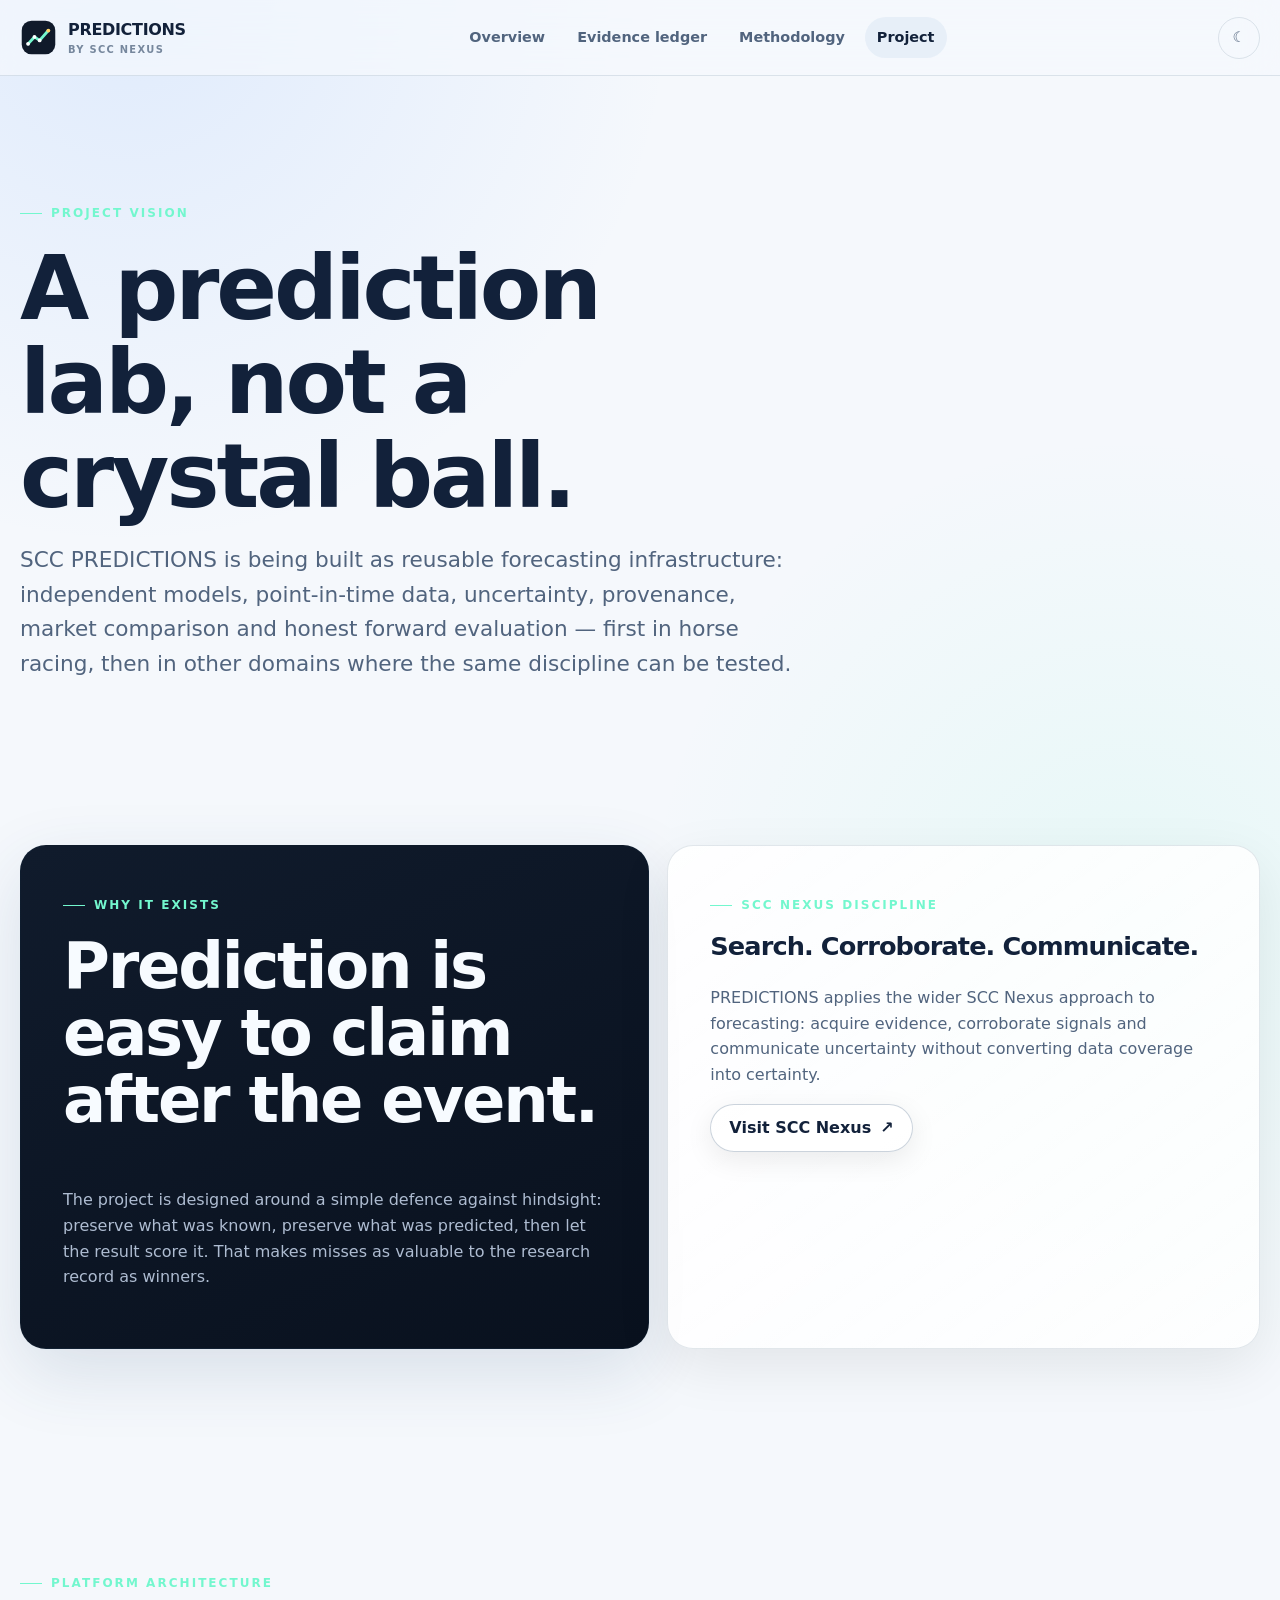
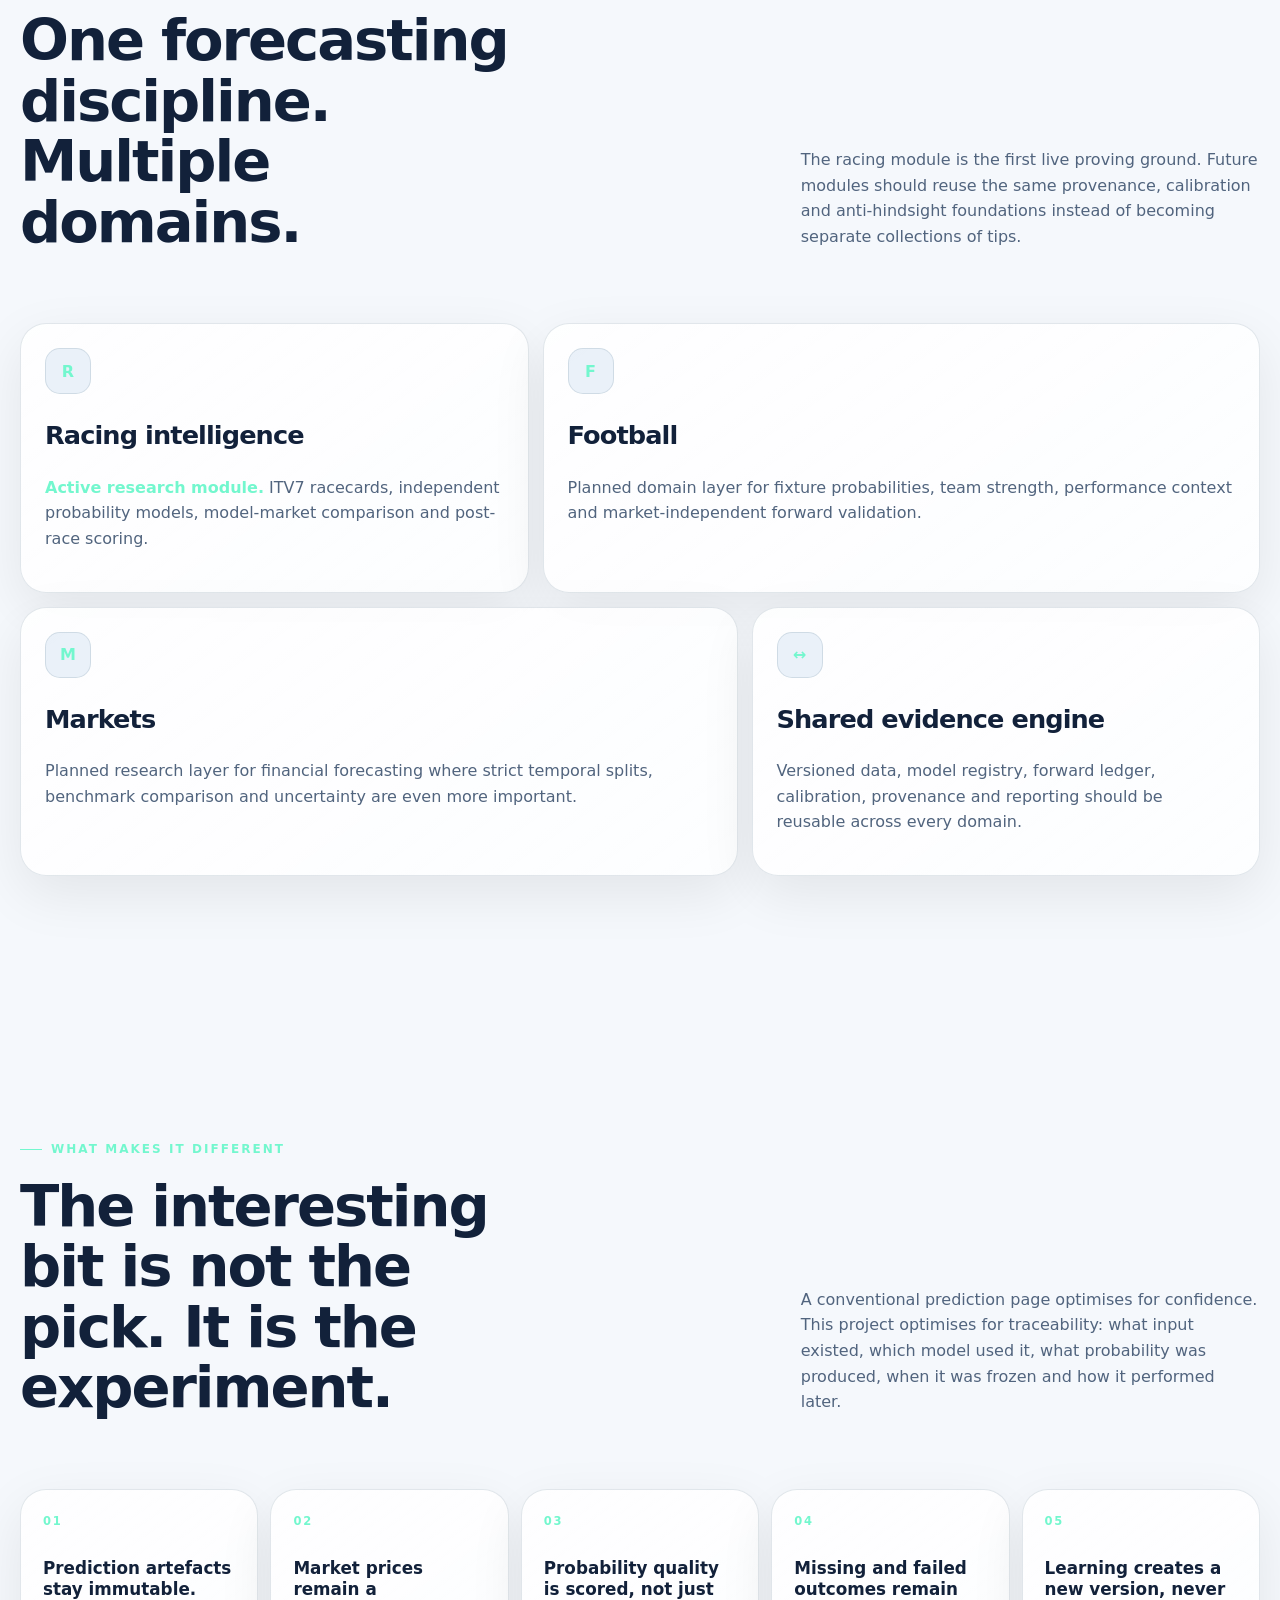
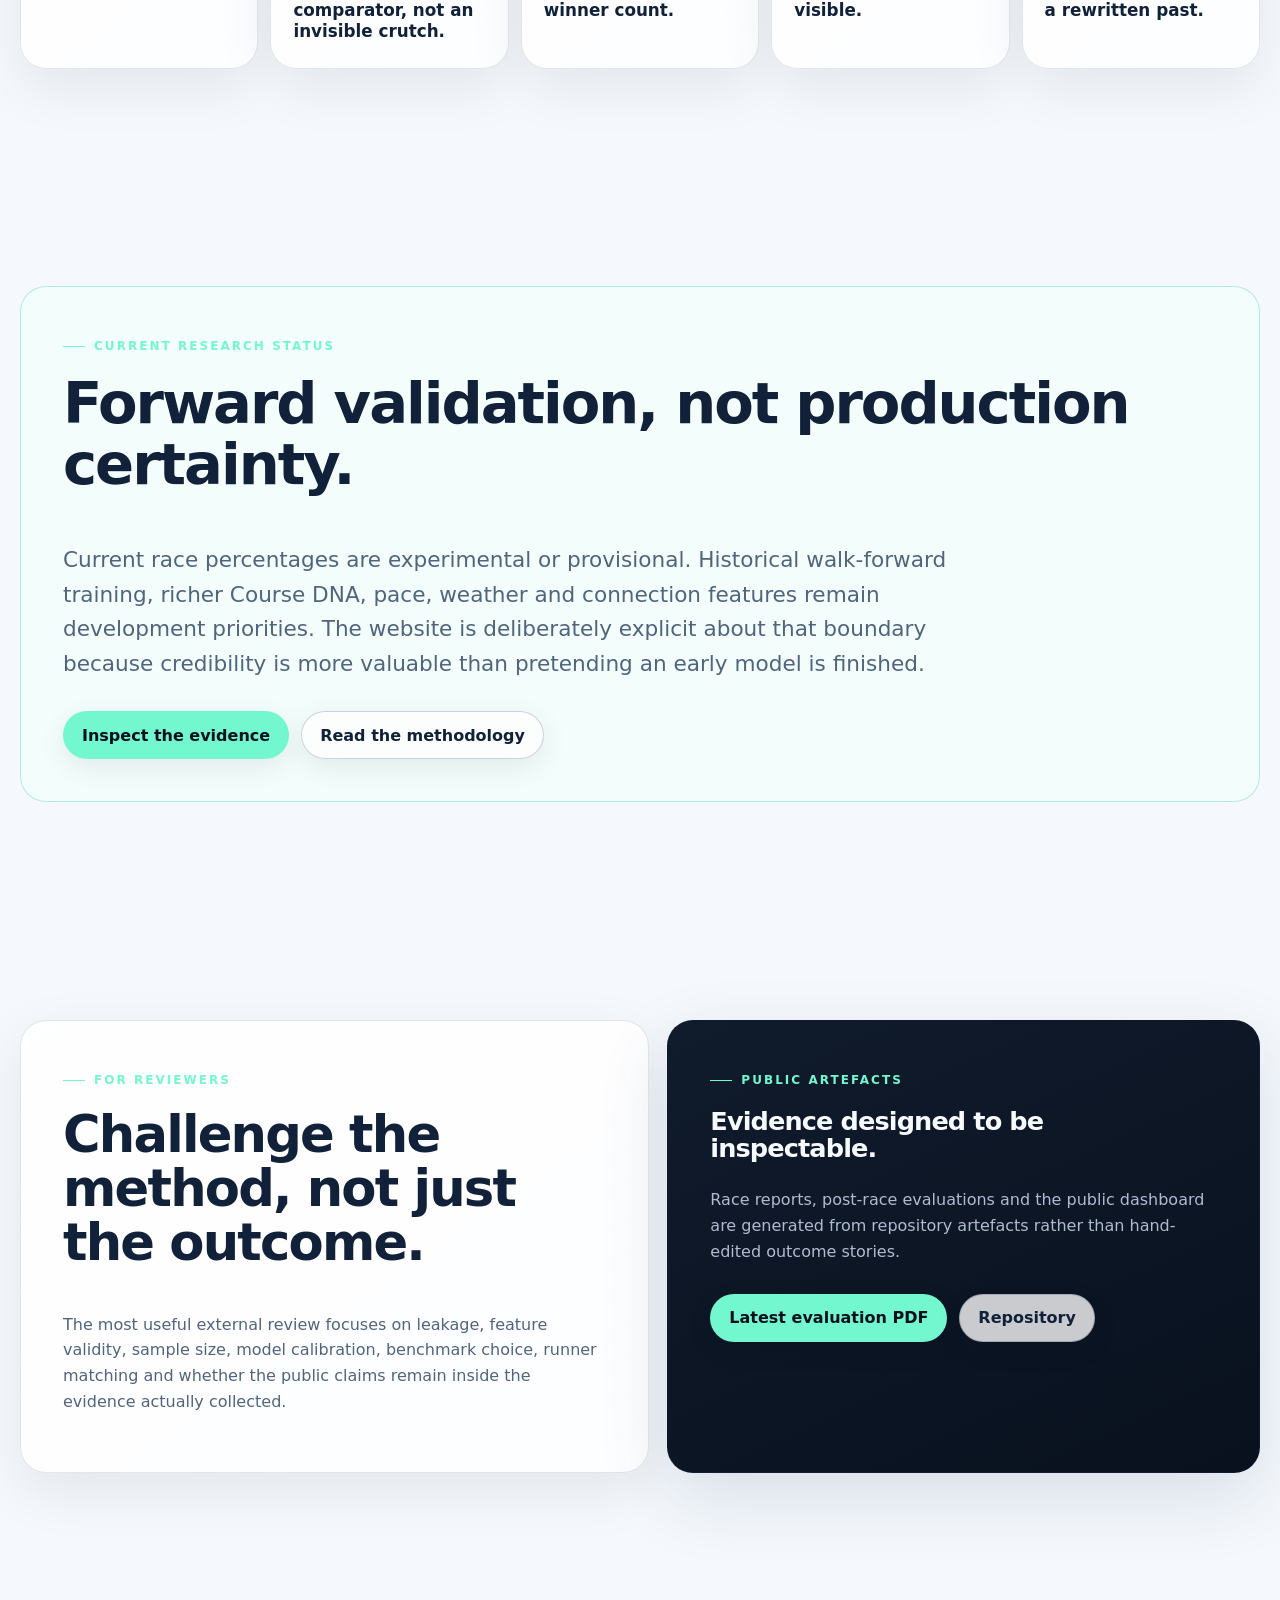
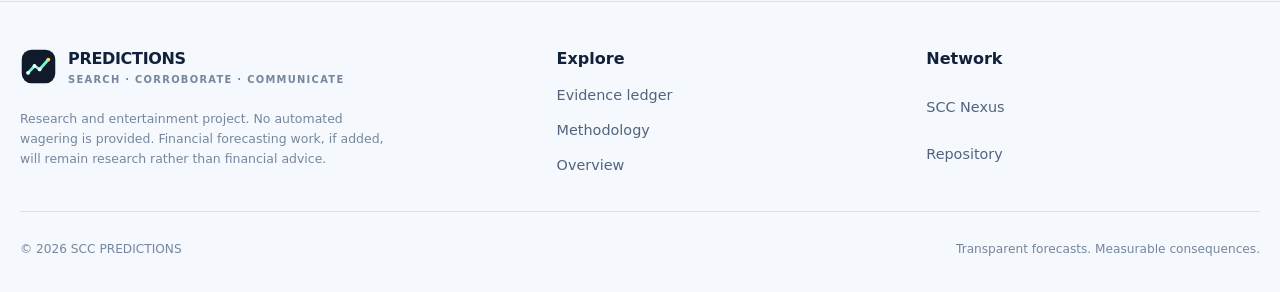
==== about.html @ 9f60d234 "Publish ITV7 observatory 2026-09-12 prepare" ====
<!doctype html>
<html lang="en">
<head>
  <meta charset="utf-8">
  <meta name="viewport" content="width=device-width, initial-scale=1">
  <meta name="theme-color" content="#08111f">
  <meta name="description" content="About SCC PREDICTIONS: a transparent, auditable forecasting research project from SCC Nexus.">
  <title>Project — SCC PREDICTIONS</title>
  <link rel="icon" href="assets/mark.svg" type="image/svg+xml">
  <link rel="stylesheet" href="assets/styles.css">
  <script defer src="assets/app.js"></script>
</head>
<body>
<a class="skip-link" href="#main">Skip to content</a>
<header class="site-header"><div class="shell nav-wrap"><a class="brand" href="index.html"><img src="assets/mark.svg" alt=""><span>PREDICTIONS<small>by SCC Nexus</small></span></a><nav class="nav-links" data-nav-links data-open="false" aria-label="Primary navigation"><a href="index.html">Overview</a><a href="results.html">Evidence ledger</a><a href="methodology.html">Methodology</a><a href="about.html" aria-current="page">Project</a></nav><div style="display:flex;gap:8px;align-items:center"><button class="nav-action" data-theme-toggle type="button" aria-label="Change colour theme">☀</button><button class="nav-action nav-toggle" data-nav-toggle type="button" aria-label="Open navigation" aria-expanded="false">☰</button></div></div></header>

<main id="main">
  <section class="page-hero">
    <div class="shell">
      <div class="eyebrow">Project vision</div>
      <h1>A prediction lab, not a crystal ball.</h1>
      <p class="lede">SCC PREDICTIONS is being built as reusable forecasting infrastructure: independent models, point-in-time data, uncertainty, provenance, market comparison and honest forward evaluation — first in horse racing, then in other domains where the same discipline can be tested.</p>
    </div>
  </section>

  <section class="section-tight">
    <div class="shell split">
      <article class="panel panel-dark">
        <div class="eyebrow">Why it exists</div>
        <h2 style="font-size:clamp(2.2rem,5vw,4.4rem)">Prediction is easy to claim after the event.</h2>
        <p>The project is designed around a simple defence against hindsight: preserve what was known, preserve what was predicted, then let the result score it. That makes misses as valuable to the research record as winners.</p>
      </article>
      <article class="panel">
        <div class="eyebrow">SCC Nexus discipline</div>
        <h3>Search. Corroborate. Communicate.</h3>
        <p>PREDICTIONS applies the wider SCC Nexus approach to forecasting: acquire evidence, corroborate signals and communicate uncertainty without converting data coverage into certainty.</p>
        <a class="button" href="https://sccnexus.co.uk/" rel="noopener">Visit SCC Nexus <span aria-hidden="true">↗</span></a>
      </article>
    </div>
  </section>

  <section class="section" aria-labelledby="platform-title">
    <div class="shell">
      <div class="section-head"><div><div class="eyebrow">Platform architecture</div><h2 id="platform-title">One forecasting discipline. Multiple domains.</h2></div><p>The racing module is the first live proving ground. Future modules should reuse the same provenance, calibration and anti-hindsight foundations instead of becoming separate collections of tips.</p></div>
      <div class="feature-grid">
        <article class="feature-card"><div class="feature-icon">R</div><h3>Racing intelligence</h3><p><strong class="accent">Active research module.</strong> ITV7 racecards, independent probability models, model-market comparison and post-race scoring.</p></article>
        <article class="feature-card"><div class="feature-icon">F</div><h3>Football</h3><p>Planned domain layer for fixture probabilities, team strength, performance context and market-independent forward validation.</p></article>
        <article class="feature-card"><div class="feature-icon">M</div><h3>Markets</h3><p>Planned research layer for financial forecasting where strict temporal splits, benchmark comparison and uncertainty are even more important.</p></article>
        <article class="feature-card"><div class="feature-icon">↔</div><h3>Shared evidence engine</h3><p>Versioned data, model registry, forward ledger, calibration, provenance and reporting should be reusable across every domain.</p></article>
      </div>
    </div>
  </section>

  <section class="section" aria-labelledby="difference-title">
    <div class="shell">
      <div class="section-head"><div><div class="eyebrow">What makes it different</div><h2 id="difference-title">The interesting bit is not the pick. It is the experiment.</h2></div><p>A conventional prediction page optimises for confidence. This project optimises for traceability: what input existed, which model used it, what probability was produced, when it was frozen and how it performed later.</p></div>
      <div class="principles">
        <article class="principle-card"><strong>Prediction artefacts stay immutable.</strong></article>
        <article class="principle-card"><strong>Market prices remain a comparator, not an invisible crutch.</strong></article>
        <article class="principle-card"><strong>Probability quality is scored, not just winner count.</strong></article>
        <article class="principle-card"><strong>Missing and failed outcomes remain visible.</strong></article>
        <article class="principle-card"><strong>Learning creates a new version, never a rewritten past.</strong></article>
      </div>
    </div>
  </section>

  <section class="section-tight">
    <div class="shell callout">
      <div class="eyebrow">Current research status</div>
      <h2>Forward validation, not production certainty.</h2>
      <p class="lede">Current race percentages are experimental or provisional. Historical walk-forward training, richer Course DNA, pace, weather and connection features remain development priorities. The website is deliberately explicit about that boundary because credibility is more valuable than pretending an early model is finished.</p>
      <div class="hero-actions"><a class="button button-primary" href="results.html">Inspect the evidence</a><a class="button" href="methodology.html">Read the methodology</a></div>
    </div>
  </section>

  <section class="section" aria-labelledby="contact-title">
    <div class="shell split">
      <article class="panel"><div class="eyebrow">For reviewers</div><h2 id="contact-title" style="font-size:clamp(2rem,4vw,3.4rem)">Challenge the method, not just the outcome.</h2><p>The most useful external review focuses on leakage, feature validity, sample size, model calibration, benchmark choice, runner matching and whether the public claims remain inside the evidence actually collected.</p></article>
      <article class="panel panel-dark"><div class="eyebrow">Public artefacts</div><h3>Evidence designed to be inspectable.</h3><p>Race reports, post-race evaluations and the public dashboard are generated from repository artefacts rather than hand-edited outcome stories.</p><div class="hero-actions"><a class="button button-primary" href="downloads/ITV7-Post-Race-Evaluation.pdf">Latest evaluation PDF</a><a class="button" href="https://github.com/sccaddresses/PREDICTIONS" rel="noopener">Repository</a></div></article>
    </div>
  </section>
</main>

<footer class="site-footer"><div class="shell"><div class="footer-grid"><div><a class="brand" href="index.html"><img src="assets/mark.svg" alt=""><span>PREDICTIONS<small>Search · Corroborate · Communicate</small></span></a><p class="tiny" style="max-width:46ch;margin-top:16px">Research and entertainment project. No automated wagering is provided. Financial forecasting work, if added, will remain research rather than financial advice.</p></div><div class="footer-links"><strong>Explore</strong><a href="results.html">Evidence ledger</a><a href="methodology.html">Methodology</a><a href="index.html">Overview</a></div><div class="footer-links"><strong>Network</strong><a href="https://sccnexus.co.uk/" rel="noopener">SCC Nexus</a><a href="https://github.com/sccaddresses/PREDICTIONS" rel="noopener">Repository</a></div></div><div class="footer-bottom"><span>© <span data-year></span> SCC PREDICTIONS</span><span>Transparent forecasts. Measurable consequences.</span></div></div></footer>
</body>
</html>
---- assets/styles.css ----
@layer reset, base, components, utilities;

@layer reset {
  *, *::before, *::after { box-sizing: border-box; }
  html { scroll-behavior: smooth; }
  body { margin: 0; }
  img, svg { display: block; max-width: 100%; }
  button, input, select, textarea { font: inherit; }
  a { color: inherit; }
}

@layer base {
  :root {
    color-scheme: dark light;
    --bg: #08111f;
    --bg-2: #0d1727;
    --surface: rgba(19, 31, 49, .74);
    --surface-solid: #132033;
    --surface-2: rgba(31, 49, 73, .62);
    --text: #f4f8ff;
    --muted: #aebcd1;
    --faint: #73839a;
    --line: rgba(185, 210, 240, .15);
    --line-strong: rgba(185, 210, 240, .26);
    --accent: #73f7ce;
    --accent-2: #70a7ff;
    --accent-3: #ffd166;
    --danger: #ff8b98;
    --good: #78f0ae;
    --shadow: 0 28px 80px rgba(0, 0, 0, .28);
    --radius: 26px;
    --radius-sm: 16px;
    --max: 1240px;
    --header: 76px;
    --ease: cubic-bezier(.2,.8,.2,1);
    font-family: Inter, ui-sans-serif, system-ui, -apple-system, BlinkMacSystemFont, "Segoe UI", sans-serif;
  }

  html[data-theme="light"] {
    --bg: #f5f8fc;
    --bg-2: #edf3fa;
    --surface: rgba(255,255,255,.78);
    --surface-solid: #ffffff;
    --surface-2: rgba(225, 235, 247, .68);
    --text: #12213a;
    --muted: #51647e;
    --faint: #76879d;
    --line: rgba(34, 68, 105, .13);
    --line-strong: rgba(34, 68, 105, .23);
    --shadow: 0 24px 70px rgba(44, 75, 113, .14);
  }

  body {
    min-height: 100vh;
    background:
      radial-gradient(circle at 10% 0%, rgba(112, 167, 255, .16), transparent 34rem),
      radial-gradient(circle at 88% 18%, rgba(115, 247, 206, .11), transparent 30rem),
      var(--bg);
    color: var(--text);
    font-size: 16px;
    line-height: 1.6;
    overflow-x: hidden;
  }

  body::before {
    content: "";
    position: fixed;
    inset: 0;
    pointer-events: none;
    background-image:
      linear-gradient(rgba(255,255,255,.022) 1px, transparent 1px),
      linear-gradient(90deg, rgba(255,255,255,.022) 1px, transparent 1px);
    background-size: 44px 44px;
    mask-image: linear-gradient(to bottom, black, transparent 75%);
    z-index: -1;
  }

  ::selection { background: var(--accent); color: #07101d; }

  h1, h2, h3, p { margin-top: 0; }
  h1, h2, h3 { line-height: 1.05; letter-spacing: -.035em; }
  h1 { font-size: clamp(3.2rem, 8vw, 7.4rem); }
  h2 { font-size: clamp(2.15rem, 4.5vw, 4.6rem); }
  h3 { font-size: clamp(1.2rem, 2vw, 1.6rem); }
  p { color: var(--muted); }
  a { text-decoration-thickness: .08em; text-underline-offset: .18em; }
  :focus-visible { outline: 3px solid var(--accent-3); outline-offset: 4px; }

  .shell { width: min(calc(100% - 36px), var(--max)); margin-inline: auto; }
  .section { padding: clamp(76px, 10vw, 140px) 0; position: relative; }
  .section-tight { padding: clamp(50px, 7vw, 90px) 0; }
  .eyebrow {
    display: inline-flex;
    align-items: center;
    gap: 9px;
    margin-bottom: 18px;
    color: var(--accent);
    text-transform: uppercase;
    letter-spacing: .17em;
    font-size: .75rem;
    font-weight: 800;
  }
  .eyebrow::before { content: ""; width: 22px; height: 1px; background: currentColor; }
  .lede { font-size: clamp(1.05rem, 1.8vw, 1.35rem); max-width: 66ch; }
  .muted { color: var(--muted); }
  .tiny { font-size: .78rem; color: var(--faint); }
}

@layer components {
  .skip-link {
    position: fixed;
    top: 8px;
    left: 8px;
    transform: translateY(-150%);
    background: var(--accent-3);
    color: #101010;
    padding: 10px 14px;
    border-radius: 10px;
    z-index: 1000;
    font-weight: 800;
  }
  .skip-link:focus { transform: translateY(0); }

  .site-header {
    position: sticky;
    top: 0;
    z-index: 100;
    height: var(--header);
    backdrop-filter: blur(22px) saturate(145%);
    background: color-mix(in srgb, var(--bg) 72%, transparent);
    border-bottom: 1px solid var(--line);
  }
  .nav-wrap { height: 100%; display: flex; align-items: center; justify-content: space-between; gap: 24px; }
  .brand { display: inline-flex; align-items: center; gap: 11px; text-decoration: none; font-weight: 850; letter-spacing: -.02em; }
  .brand img { width: 37px; height: 37px; }
  .brand small { display: block; color: var(--faint); font-size: .62rem; letter-spacing: .13em; text-transform: uppercase; font-weight: 700; }
  .nav-links { display: flex; align-items: center; gap: 8px; }
  .nav-links a, .nav-action {
    border: 0;
    background: transparent;
    color: var(--muted);
    text-decoration: none;
    padding: 9px 12px;
    border-radius: 999px;
    font-size: .9rem;
    font-weight: 700;
    transition: background .2s var(--ease), color .2s var(--ease), transform .2s var(--ease);
  }
  .nav-links a:hover, .nav-links a[aria-current="page"], .nav-action:hover { color: var(--text); background: var(--surface-2); }
  .nav-action { cursor: pointer; width: 42px; height: 42px; display: grid; place-items: center; padding: 0; border: 1px solid var(--line); }
  .nav-toggle { display: none; }

  .hero {
    min-height: calc(100svh - var(--header));
    display: grid;
    align-items: center;
    padding: clamp(60px, 8vw, 110px) 0;
    position: relative;
  }
  .hero-grid { display: grid; grid-template-columns: minmax(0, 1.22fr) minmax(360px, .78fr); gap: clamp(40px, 8vw, 110px); align-items: center; }
  .hero h1 { margin-bottom: 24px; max-width: 12ch; }
  .hero h1 .line { display: block; overflow: hidden; }
  .hero h1 .word { display: inline-block; animation: rise .8s var(--ease) both; }
  .hero h1 .line:nth-child(2) .word { animation-delay: .08s; }
  .hero h1 .line:nth-child(3) .word { animation-delay: .16s; color: var(--accent); }
  .hero-copy { max-width: 64ch; font-size: clamp(1.05rem, 1.8vw, 1.32rem); }
  .hero-actions { display: flex; flex-wrap: wrap; gap: 12px; margin-top: 30px; }

  .button {
    display: inline-flex;
    align-items: center;
    justify-content: center;
    gap: 9px;
    min-height: 48px;
    padding: 0 18px;
    border-radius: 999px;
    border: 1px solid var(--line-strong);
    background: var(--surface);
    color: var(--text);
    text-decoration: none;
    font-weight: 800;
    box-shadow: 0 8px 28px rgba(0,0,0,.08);
    transition: transform .2s var(--ease), border-color .2s var(--ease), background .2s var(--ease);
  }
  .button:hover { transform: translateY(-2px); border-color: color-mix(in srgb, var(--accent) 52%, var(--line)); }
  .button-primary { background: var(--accent); color: #07111e; border-color: transparent; }
  .button-ghost { background: transparent; }

  .lab-orbit {
    min-height: 520px;
    position: relative;
    display: grid;
    place-items: center;
    isolation: isolate;
  }
  .lab-orbit::before, .lab-orbit::after {
    content: "";
    position: absolute;
    border-radius: 50%;
    border: 1px solid var(--line-strong);
    inset: 8%;
    animation: spin 26s linear infinite;
  }
  .lab-orbit::after { inset: 22%; animation-direction: reverse; animation-duration: 18s; border-style: dashed; }
  .core {
    width: min(260px, 62vw);
    aspect-ratio: 1;
    border-radius: 42% 58% 60% 40% / 46% 37% 63% 54%;
    background:
      radial-gradient(circle at 35% 30%, rgba(255,255,255,.15), transparent 20%),
      linear-gradient(145deg, rgba(115,247,206,.28), rgba(112,167,255,.16));
    border: 1px solid var(--line-strong);
    box-shadow: var(--shadow), inset 0 0 60px rgba(115,247,206,.1);
    display: grid;
    place-items: center;
    animation: morph 9s ease-in-out infinite;
    text-align: center;
    padding: 32px;
  }
  .core strong { display: block; font-size: clamp(2rem, 5vw, 4rem); letter-spacing: -.06em; }
  .core span { color: var(--muted); font-size: .8rem; text-transform: uppercase; letter-spacing: .15em; }
  .orbit-tag {
    position: absolute;
    padding: 9px 12px;
    border-radius: 999px;
    background: var(--surface);
    border: 1px solid var(--line-strong);
    backdrop-filter: blur(14px);
    font-size: .73rem;
    font-weight: 800;
    color: var(--muted);
    box-shadow: 0 12px 40px rgba(0,0,0,.14);
  }
  .orbit-tag:nth-of-type(1) { top: 10%; left: 8%; }
  .orbit-tag:nth-of-type(2) { top: 20%; right: 2%; }
  .orbit-tag:nth-of-type(3) { bottom: 17%; left: 0; }
  .orbit-tag:nth-of-type(4) { bottom: 7%; right: 12%; }

  .trust-strip { display: grid; grid-template-columns: repeat(5, 1fr); gap: 1px; border: 1px solid var(--line); border-radius: var(--radius-sm); overflow: hidden; background: var(--line); margin-top: 24px; }
  .trust-item { background: var(--surface-solid); padding: 18px; min-height: 96px; }
  .trust-item strong { display: block; font-size: 1rem; color: var(--text); margin-bottom: 4px; }
  .trust-item span { color: var(--faint); font-size: .76rem; }

  .section-head { display: grid; grid-template-columns: 1fr minmax(280px, .62fr); gap: 40px; align-items: end; margin-bottom: clamp(34px, 6vw, 70px); }
  .section-head h2 { margin-bottom: 0; max-width: 13ch; }
  .section-head p { margin-bottom: 4px; }

  .metric-grid { display: grid; grid-template-columns: repeat(4, 1fr); gap: 14px; }
  .metric-card, .panel, .model-card, .feature-card, .principle-card {
    background: linear-gradient(145deg, color-mix(in srgb, var(--surface-solid) 88%, transparent), var(--surface));
    border: 1px solid var(--line);
    border-radius: var(--radius);
    box-shadow: 0 18px 55px rgba(0,0,0,.08);
  }
  .metric-card { padding: 24px; min-height: 175px; position: relative; overflow: hidden; }
  .metric-card::after { content: ""; position: absolute; width: 100px; height: 100px; border-radius: 50%; right: -42px; bottom: -48px; background: color-mix(in srgb, var(--accent) 12%, transparent); filter: blur(3px); }
  .metric-label { color: var(--faint); font-size: .73rem; text-transform: uppercase; letter-spacing: .13em; font-weight: 800; }
  .metric-value { font-size: clamp(2.3rem, 4vw, 4rem); font-weight: 880; letter-spacing: -.06em; margin: 11px 0 3px; line-height: 1; }
  .metric-note { color: var(--muted); font-size: .82rem; }

  .model-grid { display: grid; grid-template-columns: repeat(3, 1fr); gap: 16px; }
  .model-card { padding: clamp(22px, 3vw, 34px); position: relative; overflow: hidden; }
  .model-card[data-model="frozen"] { --model-accent: var(--accent); }
  .model-card[data-model="baseline"] { --model-accent: var(--accent-2); }
  .model-card[data-model="shadow"] { --model-accent: #c5a7ff; }
  .model-card::before { content: ""; position: absolute; inset: 0 auto 0 0; width: 3px; background: var(--model-accent); }
  .model-card h3 { margin: 10px 0 9px; }
  .model-chip { color: var(--model-accent); text-transform: uppercase; letter-spacing: .15em; font-size: .67rem; font-weight: 900; }
  .model-stats { display: grid; grid-template-columns: repeat(2, 1fr); gap: 10px; margin-top: 24px; }
  .model-stat { padding: 14px; background: var(--surface-2); border: 1px solid var(--line); border-radius: 14px; }
  .model-stat strong { display: block; font-size: 1.35rem; }
  .model-stat span { color: var(--faint); font-size: .7rem; }
  .progress { height: 8px; background: var(--surface-2); border-radius: 999px; overflow: hidden; margin-top: 18px; }
  .progress > span { display: block; height: 100%; width: var(--progress, 0%); background: linear-gradient(90deg, var(--model-accent), color-mix(in srgb, var(--model-accent) 35%, white)); border-radius: inherit; transition: width .8s var(--ease); }

  .split { display: grid; grid-template-columns: 1.03fr .97fr; gap: 18px; align-items: stretch; }
  .panel { padding: clamp(24px, 4vw, 42px); }
  .panel-dark { background: linear-gradient(155deg, #101b2c, #09111e); color: #f7fbff; }
  html[data-theme="light"] .panel-dark { box-shadow: var(--shadow); }
  .panel-dark p { color: #aebcd1; }
  .flow { display: grid; gap: 14px; margin-top: 28px; }
  .flow-step { display: grid; grid-template-columns: 44px 1fr; gap: 14px; align-items: start; padding: 14px; border-radius: 18px; border: 1px solid rgba(255,255,255,.09); background: rgba(255,255,255,.035); }
  .flow-index { width: 40px; height: 40px; border-radius: 13px; display: grid; place-items: center; background: rgba(115,247,206,.12); color: var(--accent); font-weight: 900; }
  .flow-step strong { display: block; margin-bottom: 2px; }
  .flow-step span { color: #9eb0c8; font-size: .82rem; }

  .evidence-visual { min-height: 520px; position: relative; overflow: hidden; }
  .signal-field { position: absolute; inset: 0; opacity: .9; }
  .signal-line { position: absolute; height: 1px; transform-origin: left center; background: linear-gradient(90deg, transparent, var(--accent-2), transparent); }
  .signal-node { position: absolute; width: 12px; height: 12px; border-radius: 50%; background: var(--accent); box-shadow: 0 0 0 7px rgba(115,247,206,.1), 0 0 34px rgba(115,247,206,.55); }
  .evidence-copy { position: relative; z-index: 2; max-width: 34rem; }
  .quote-number { font-size: clamp(4rem, 10vw, 9rem); font-weight: 900; line-height: .86; letter-spacing: -.08em; color: var(--accent); margin: 20px 0 14px; }

  .feature-grid { display: grid; grid-template-columns: repeat(12, 1fr); gap: 14px; }
  .feature-card { padding: 24px; min-height: 230px; transition: transform .25s var(--ease), border-color .25s var(--ease); }
  .feature-card:hover { transform: translateY(-4px); border-color: var(--line-strong); }
  .feature-card:nth-child(1), .feature-card:nth-child(4) { grid-column: span 5; }
  .feature-card:nth-child(2), .feature-card:nth-child(3) { grid-column: span 7; }
  .feature-icon { width: 46px; height: 46px; border-radius: 15px; display: grid; place-items: center; background: var(--surface-2); border: 1px solid var(--line); color: var(--accent); margin-bottom: 28px; font-weight: 900; }

  .principles { display: grid; grid-template-columns: repeat(5, 1fr); gap: 12px; counter-reset: principles; }
  .principle-card { padding: 22px; counter-increment: principles; min-height: 180px; }
  .principle-card::before { content: "0" counter(principles); display: block; color: var(--accent); font-size: .72rem; font-weight: 900; letter-spacing: .15em; margin-bottom: 28px; }
  .principle-card strong { display: block; font-size: 1.05rem; line-height: 1.25; }

  .data-table-wrap { overflow-x: auto; border: 1px solid var(--line); border-radius: var(--radius); background: var(--surface); }
  .data-table { width: 100%; border-collapse: collapse; min-width: 820px; }
  .data-table th, .data-table td { text-align: left; padding: 15px 17px; border-bottom: 1px solid var(--line); vertical-align: top; }
  .data-table th { color: var(--faint); text-transform: uppercase; letter-spacing: .11em; font-size: .68rem; background: color-mix(in srgb, var(--surface-solid) 80%, transparent); }
  .data-table td { font-size: .87rem; color: var(--muted); }
  .data-table tr:last-child td { border-bottom: 0; }
  .data-table strong { color: var(--text); }
  .result-win { color: var(--good); font-weight: 900; }
  .result-place { color: var(--accent-3); font-weight: 900; }
  .result-loss { color: var(--faint); }

  .status-pill { display: inline-flex; align-items: center; gap: 7px; border: 1px solid var(--line); border-radius: 999px; padding: 7px 10px; font-size: .7rem; color: var(--muted); font-weight: 800; }
  .status-pill::before { content: ""; width: 7px; height: 7px; border-radius: 50%; background: var(--accent); box-shadow: 0 0 14px rgba(115,247,206,.7); }

  .page-hero { padding: clamp(68px, 10vw, 120px) 0 52px; }
  .page-hero h1 { font-size: clamp(3rem, 7vw, 6.4rem); max-width: 12ch; margin-bottom: 20px; }
  .page-hero .lede { max-width: 58ch; }

  .timeline { position: relative; display: grid; gap: 10px; margin-top: 36px; }
  .timeline::before { content: ""; position: absolute; left: 19px; top: 22px; bottom: 22px; width: 1px; background: var(--line-strong); }
  .timeline-item { position: relative; display: grid; grid-template-columns: 40px 1fr; gap: 17px; align-items: start; padding: 16px 0; }
  .timeline-dot { width: 40px; height: 40px; border-radius: 50%; background: var(--surface-solid); border: 1px solid var(--line-strong); display: grid; place-items: center; color: var(--accent); font-size: .7rem; font-weight: 900; z-index: 1; }
  .timeline-item p { margin-bottom: 0; }

  .callout { border: 1px solid color-mix(in srgb, var(--accent) 35%, var(--line)); background: color-mix(in srgb, var(--accent) 7%, var(--surface)); border-radius: var(--radius); padding: clamp(24px, 4vw, 42px); }
  .callout strong { color: var(--text); }

  .site-footer { border-top: 1px solid var(--line); padding: 44px 0 32px; }
  .footer-grid { display: grid; grid-template-columns: 1.2fr .8fr .8fr; gap: 36px; }
  .footer-links { display: grid; gap: 8px; }
  .footer-links a { color: var(--muted); text-decoration: none; font-size: .9rem; }
  .footer-links a:hover { color: var(--text); }
  .footer-bottom { display: flex; justify-content: space-between; gap: 20px; padding-top: 28px; margin-top: 30px; border-top: 1px solid var(--line); color: var(--faint); font-size: .76rem; }

  @keyframes rise { from { opacity: 0; transform: translateY(110%) rotate(1deg); } to { opacity: 1; transform: translateY(0) rotate(0); } }
  @keyframes spin { to { transform: rotate(360deg); } }
  @keyframes morph { 0%,100% { border-radius: 42% 58% 60% 40% / 46% 37% 63% 54%; transform: rotate(-2deg); } 50% { border-radius: 58% 42% 38% 62% / 54% 63% 37% 46%; transform: rotate(2deg); } }

  @media (max-width: 980px) {
    .hero-grid, .split, .section-head { grid-template-columns: 1fr; }
    .lab-orbit { min-height: 430px; max-width: 650px; }
    .trust-strip { grid-template-columns: repeat(2, 1fr); }
    .trust-item:last-child { grid-column: 1 / -1; }
    .metric-grid { grid-template-columns: repeat(2, 1fr); }
    .model-grid { grid-template-columns: 1fr; }
    .principles { grid-template-columns: repeat(2, 1fr); }
    .principle-card:last-child { grid-column: 1 / -1; }
    .feature-card:nth-child(n) { grid-column: span 6; }
  }

  @media (max-width: 760px) {
    :root { --header: 68px; }
    .shell { width: min(calc(100% - 26px), var(--max)); }
    .nav-toggle { display: grid; }
    .nav-links {
      position: fixed;
      inset: calc(var(--header) + 8px) 13px auto 13px;
      display: grid;
      padding: 12px;
      border: 1px solid var(--line-strong);
      border-radius: 20px;
      background: color-mix(in srgb, var(--surface-solid) 94%, transparent);
      box-shadow: var(--shadow);
      transform: translateY(-12px) scale(.98);
      opacity: 0;
      pointer-events: none;
      transition: opacity .2s var(--ease), transform .2s var(--ease);
    }
    .nav-links[data-open="true"] { opacity: 1; transform: translateY(0) scale(1); pointer-events: auto; }
    .nav-links a { padding: 13px 14px; }
    .hero { min-height: auto; }
    .hero-grid { gap: 28px; }
    .hero h1 { font-size: clamp(3.25rem, 17vw, 5.4rem); }
    .lab-orbit { min-height: 350px; }
    .lab-orbit::before { inset: 7%; }
    .lab-orbit::after { inset: 22%; }
    .orbit-tag { font-size: .62rem; }
    .metric-grid, .principles { grid-template-columns: 1fr; }
    .principle-card:last-child { grid-column: auto; }
    .feature-grid { grid-template-columns: 1fr; }
    .feature-card:nth-child(n) { grid-column: auto; }
    .footer-grid { grid-template-columns: 1fr; }
    .footer-bottom { flex-direction: column; }
  }

  @media (max-width: 480px) {
    .trust-strip, .metric-grid { grid-template-columns: 1fr; }
    .trust-item:last-child { grid-column: auto; }
    .hero-actions .button { width: 100%; }
    .core { width: 210px; }
    .orbit-tag:nth-of-type(1) { top: 5%; left: 0; }
    .orbit-tag:nth-of-type(2) { top: 22%; right: -4px; }
  }

  @media (prefers-reduced-motion: reduce) {
    html { scroll-behavior: auto; }
    *, *::before, *::after { animation-duration: .001ms !important; animation-iteration-count: 1 !important; transition-duration: .001ms !important; }
  }
}

@layer utilities {
  .sr-only { position: absolute; width: 1px; height: 1px; padding: 0; margin: -1px; overflow: hidden; clip: rect(0,0,0,0); white-space: nowrap; border: 0; }
  .accent { color: var(--accent); }
  .accent-2 { color: var(--accent-2); }
  .no-margin { margin: 0; }
}
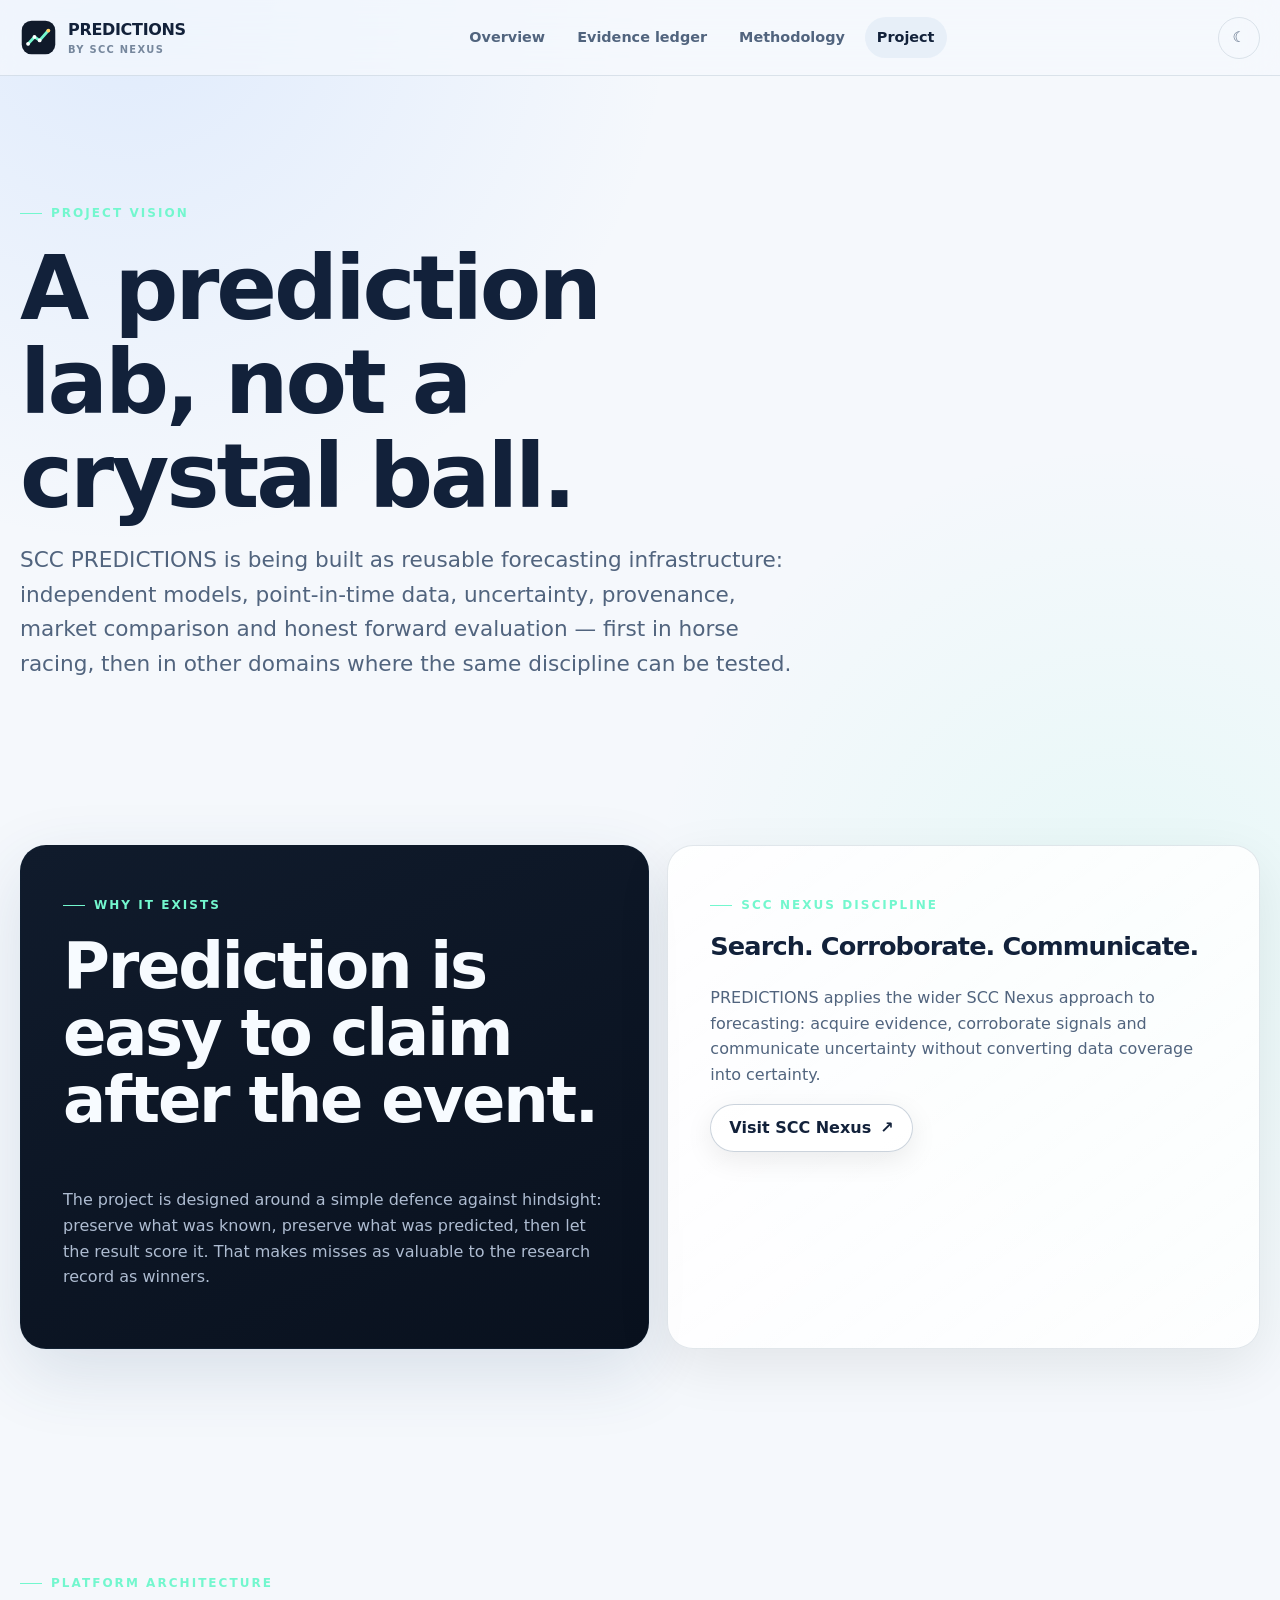
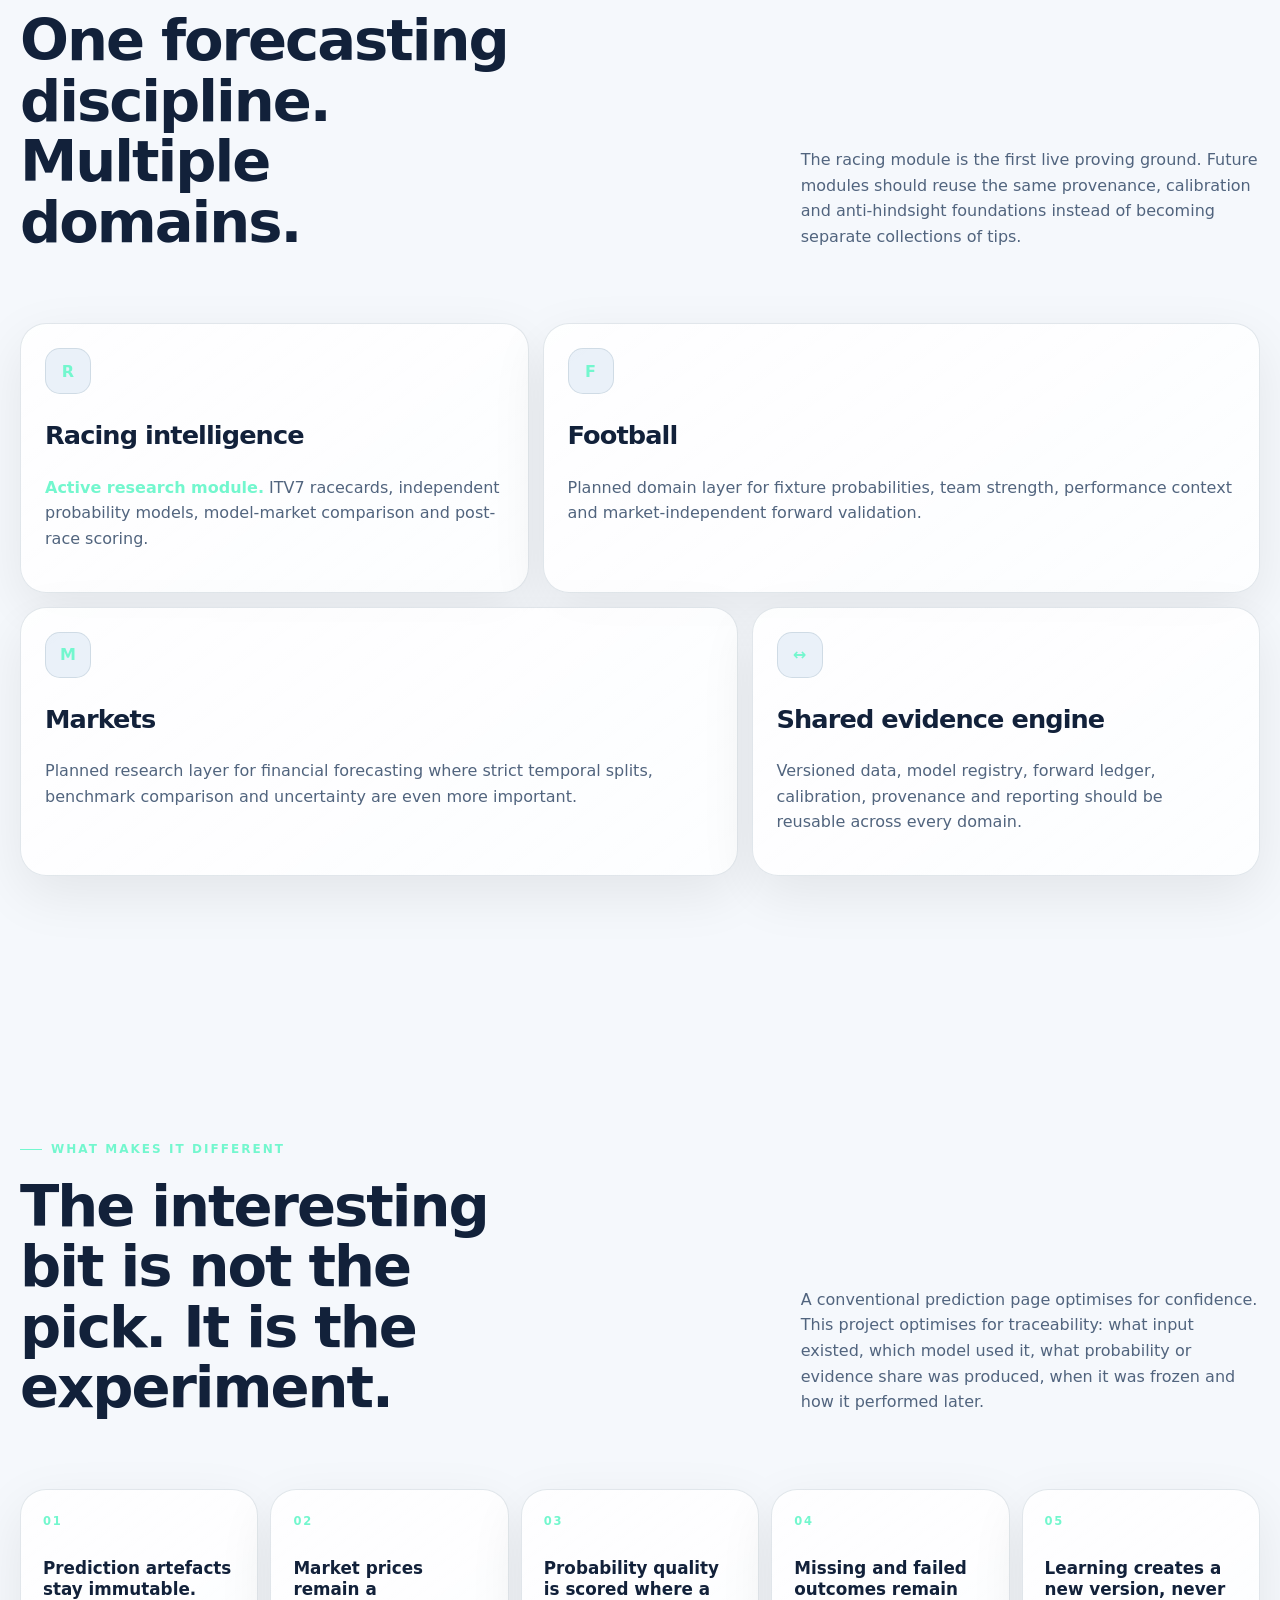
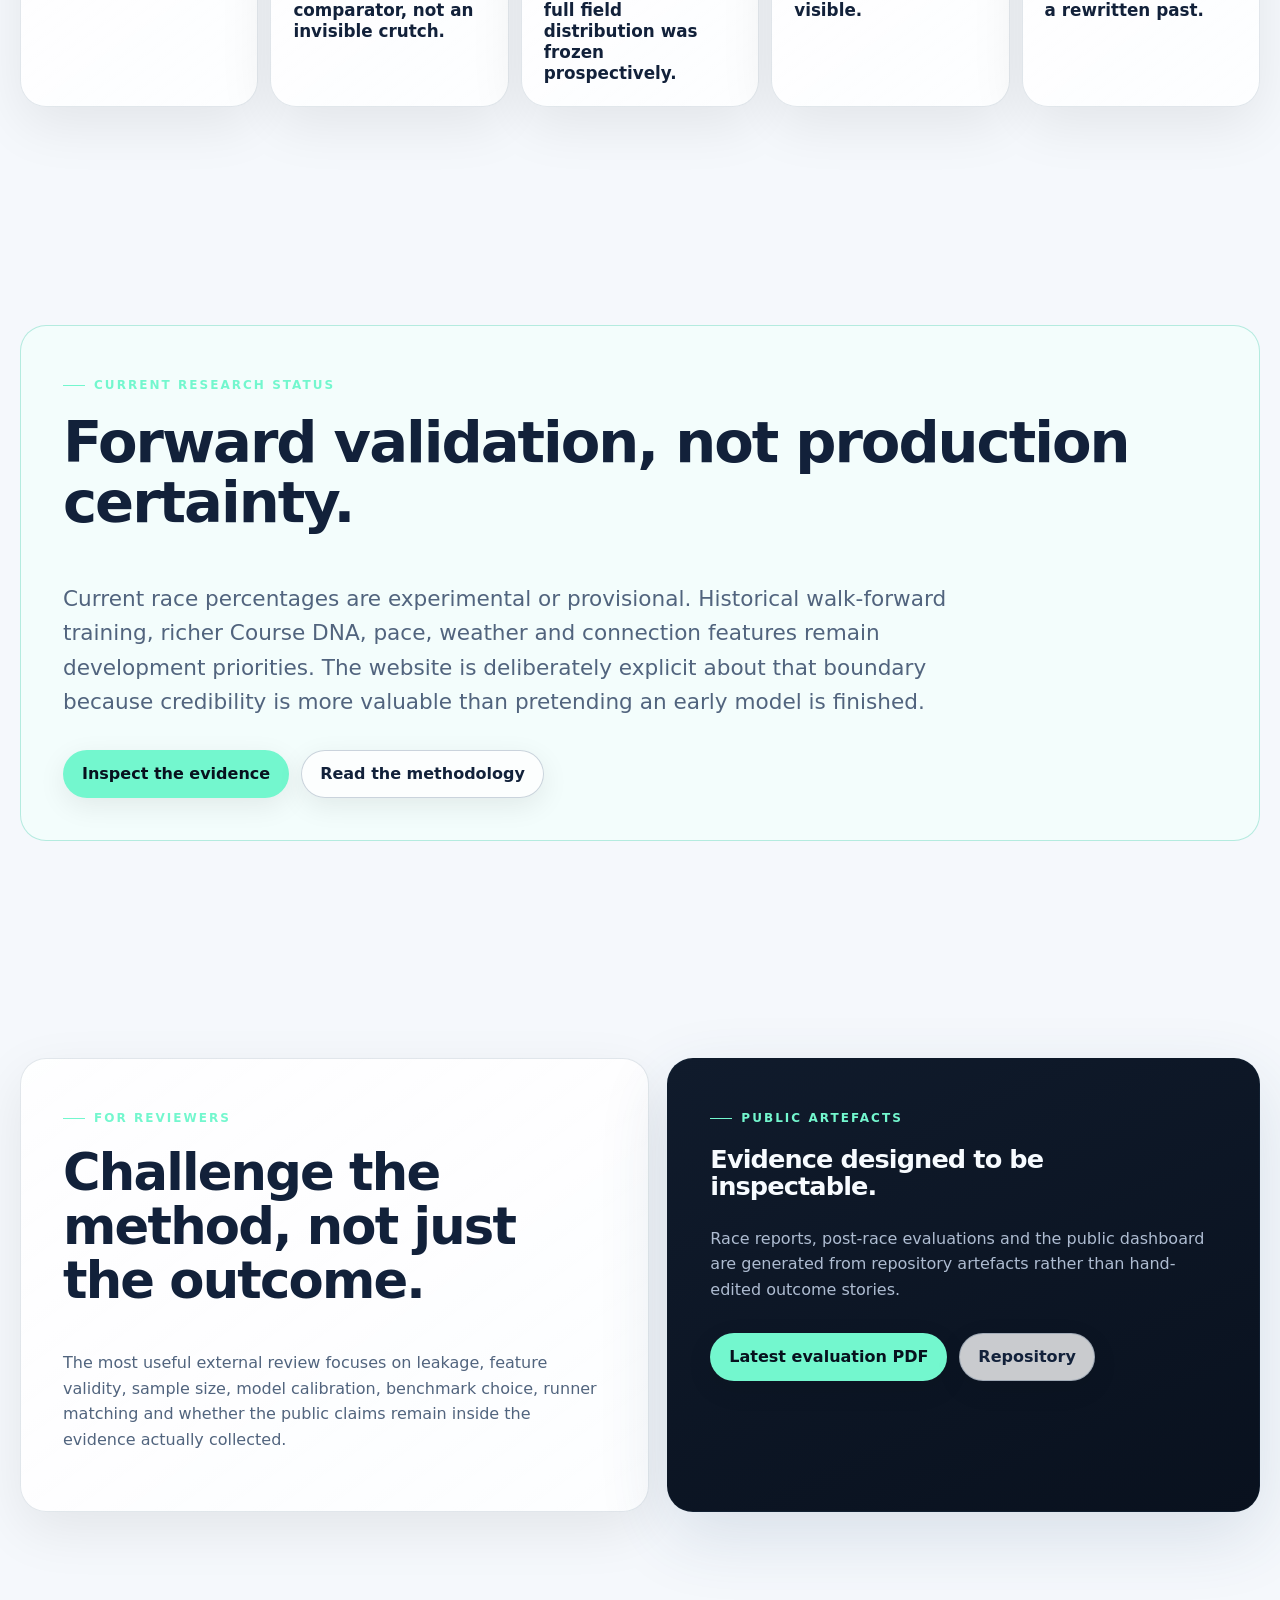
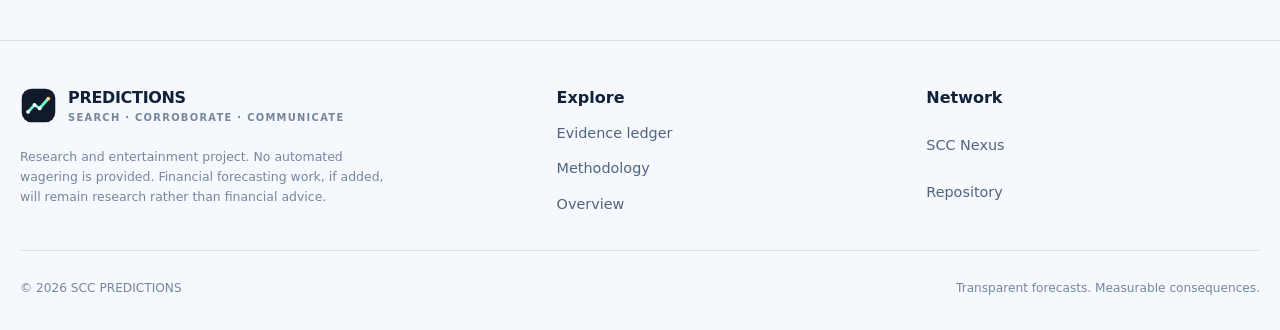
==== commit 3e13aed9: "Publish ITV7 observatory 2026-09-12 prepare" ====
--- a/about.html
+++ b/about.html
@@ -53,11 +53,11 @@
 
   <section class="section" aria-labelledby="difference-title">
     <div class="shell">
-      <div class="section-head"><div><div class="eyebrow">What makes it different</div><h2 id="difference-title">The interesting bit is not the pick. It is the experiment.</h2></div><p>A conventional prediction page optimises for confidence. This project optimises for traceability: what input existed, which model used it, what probability was produced, when it was frozen and how it performed later.</p></div>
+      <div class="section-head"><div><div class="eyebrow">What makes it different</div><h2 id="difference-title">The interesting bit is not the pick. It is the experiment.</h2></div><p>A conventional prediction page optimises for confidence. This project optimises for traceability: what input existed, which model used it, what probability or evidence share was produced, when it was frozen and how it performed later.</p></div>
       <div class="principles">
         <article class="principle-card"><strong>Prediction artefacts stay immutable.</strong></article>
         <article class="principle-card"><strong>Market prices remain a comparator, not an invisible crutch.</strong></article>
-        <article class="principle-card"><strong>Probability quality is scored, not just winner count.</strong></article>
+        <article class="principle-card"><strong>Probability quality is scored where a full field distribution was frozen prospectively.</strong></article>
         <article class="principle-card"><strong>Missing and failed outcomes remain visible.</strong></article>
         <article class="principle-card"><strong>Learning creates a new version, never a rewritten past.</strong></article>
       </div>
@@ -76,11 +76,11 @@
   <section class="section" aria-labelledby="contact-title">
     <div class="shell split">
       <article class="panel"><div class="eyebrow">For reviewers</div><h2 id="contact-title" style="font-size:clamp(2rem,4vw,3.4rem)">Challenge the method, not just the outcome.</h2><p>The most useful external review focuses on leakage, feature validity, sample size, model calibration, benchmark choice, runner matching and whether the public claims remain inside the evidence actually collected.</p></article>
-      <article class="panel panel-dark"><div class="eyebrow">Public artefacts</div><h3>Evidence designed to be inspectable.</h3><p>Race reports, post-race evaluations and the public dashboard are generated from repository artefacts rather than hand-edited outcome stories.</p><div class="hero-actions"><a class="button button-primary" href="downloads/ITV7-Post-Race-Evaluation.pdf">Latest evaluation PDF</a><a class="button" href="https://github.com/sccaddresses/PREDICTIONS" rel="noopener">Repository</a></div></article>
+      <article class="panel panel-dark"><div class="eyebrow">Public artefacts</div><h3>Evidence designed to be inspectable.</h3><p>Race reports, post-race evaluations and the public dashboard are generated from repository artefacts rather than hand-edited outcome stories.</p><div class="hero-actions"><a class="button button-primary" href="downloads/ITV7-Post-Race-Evaluation.pdf">Latest evaluation PDF</a><a class="button" href="https://github.com/sccaddresses/predictions-observatory" rel="noopener">Repository</a></div></article>
     </div>
   </section>
 </main>
 
-<footer class="site-footer"><div class="shell"><div class="footer-grid"><div><a class="brand" href="index.html"><img src="assets/mark.svg" alt=""><span>PREDICTIONS<small>Search · Corroborate · Communicate</small></span></a><p class="tiny" style="max-width:46ch;margin-top:16px">Research and entertainment project. No automated wagering is provided. Financial forecasting work, if added, will remain research rather than financial advice.</p></div><div class="footer-links"><strong>Explore</strong><a href="results.html">Evidence ledger</a><a href="methodology.html">Methodology</a><a href="index.html">Overview</a></div><div class="footer-links"><strong>Network</strong><a href="https://sccnexus.co.uk/" rel="noopener">SCC Nexus</a><a href="https://github.com/sccaddresses/PREDICTIONS" rel="noopener">Repository</a></div></div><div class="footer-bottom"><span>© <span data-year></span> SCC PREDICTIONS</span><span>Transparent forecasts. Measurable consequences.</span></div></div></footer>
+<footer class="site-footer"><div class="shell"><div class="footer-grid"><div><a class="brand" href="index.html"><img src="assets/mark.svg" alt=""><span>PREDICTIONS<small>Search · Corroborate · Communicate</small></span></a><p class="tiny" style="max-width:46ch;margin-top:16px">Research and entertainment project. No automated wagering is provided. Financial forecasting work, if added, will remain research rather than financial advice.</p></div><div class="footer-links"><strong>Explore</strong><a href="results.html">Evidence ledger</a><a href="methodology.html">Methodology</a><a href="index.html">Overview</a></div><div class="footer-links"><strong>Network</strong><a href="https://sccnexus.co.uk/" rel="noopener">SCC Nexus</a><a href="https://github.com/sccaddresses/predictions-observatory" rel="noopener">Repository</a></div></div><div class="footer-bottom"><span>© <span data-year></span> SCC PREDICTIONS</span><span>Transparent forecasts. Measurable consequences.</span></div></div></footer>
 </body>
 </html>
